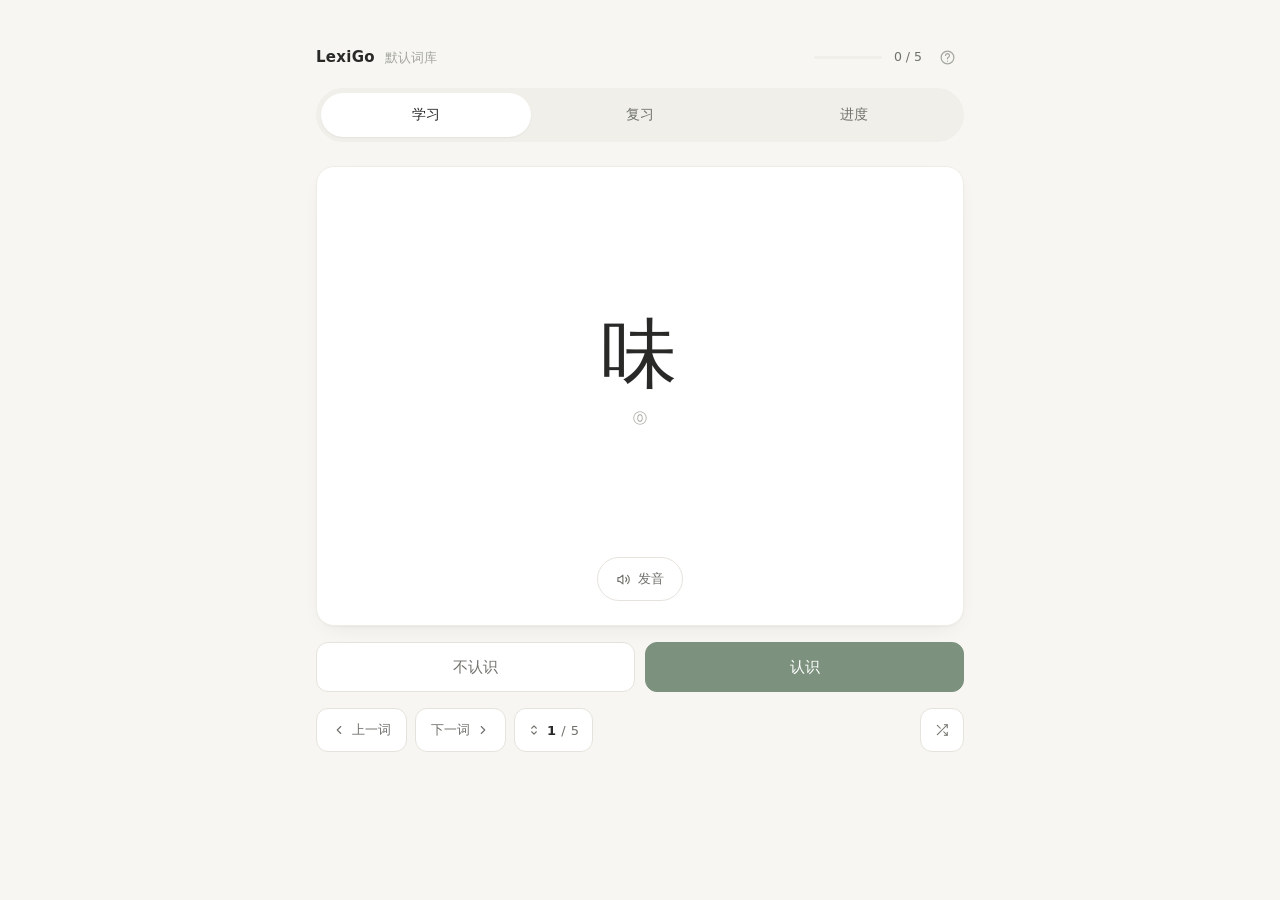
==== index.html @ 63a8d401 "Add files via upload" ====
<!DOCTYPE html>
<html lang="zh-CN">
<head>
  <meta charset="UTF-8">
  <meta name="viewport" content="width=device-width, initial-scale=1, viewport-fit=cover">
  <meta name="description" content="LexiGo — 极简日语单词学习网站">
  <meta name="theme-color" content="#f7f6f2">
  <title>LexiGo · 日语单词速学</title>
  <link rel="stylesheet" href="assets/css/base.css">
  <link rel="stylesheet" href="assets/css/layout.css">
  <link rel="stylesheet" href="assets/css/components.css">
  <link rel="stylesheet" href="assets/css/helpmenu.css">
</head>
<body>
  <div class="app">
    <!-- 顶栏：项目名 / 词库 / 极简进度 -->
    <header class="topbar">
      <div class="topbar__brand">
        <span class="topbar__name">LexiGo</span>
        <span class="topbar__deck" data-deck-name>默认词库</span>
      </div>
      <div class="topbar__meta">
        <span class="topbar__meta" data-el="top-due" hidden></span>
        <div class="topprogress" role="progressbar" aria-label="词库学习进度" aria-valuemin="0" aria-valuemax="100" aria-valuenow="0">
          <div class="topprogress__fill" data-el="top-fill" style="width:0%"></div>
        </div>
        <span data-el="top-text">0 / 5</span>
        <span class="topbar__tools"></span>
      </div>
    </header>

    <!-- 三个标签 -->
    <nav class="tabs" role="tablist" aria-label="主导航">
      <button type="button" class="tabs__btn" role="tab" data-tab="study" aria-selected="true" aria-controls="view-study" id="tab-study">
        学习<span class="tabs__badge" data-badge="study" hidden></span>
      </button>
      <button type="button" class="tabs__btn" role="tab" data-tab="review" aria-selected="false" aria-controls="view-review" id="tab-review">
        复习<span class="tabs__badge" data-badge="review" hidden></span>
      </button>
      <button type="button" class="tabs__btn" role="tab" data-tab="progress" aria-selected="false" aria-controls="view-progress" id="tab-progress">
        进度
      </button>
    </nav>

    <main class="main">
      <!-- A. 单词学习 -->
      <section class="view view--cards is-active" id="view-study" role="tabpanel" aria-labelledby="tab-study">
        <div class="card" data-el="card"></div>
        <div class="actions" data-el="actions"></div>
        <div class="navbar">
          <div class="navbar__side">
            <button type="button" class="navbtn" data-el="prev" aria-label="上一个单词">
              <svg viewBox="0 0 24 24" fill="none" stroke="currentColor" stroke-width="1.9" stroke-linecap="round" stroke-linejoin="round" aria-hidden="true"><path d="M15 18l-6-6 6-6"/></svg>
              上一词
            </button>
            <button type="button" class="navbtn" data-el="next" aria-label="下一个单词">
              下一词
              <svg viewBox="0 0 24 24" fill="none" stroke="currentColor" stroke-width="1.9" stroke-linecap="round" stroke-linejoin="round" aria-hidden="true"><path d="M9 18l6-6-6-6"/></svg>
            </button>
            <div class="picker" data-el="picker">
              <button type="button" class="picker__toggle" aria-label="选择单词">
                <svg viewBox="0 0 24 24" fill="none" stroke="currentColor" stroke-width="1.9" stroke-linecap="round" stroke-linejoin="round" aria-hidden="true"><path d="M8 9l4-4 4 4"/><path d="M16 15l-4 4-4-4"/></svg>
                <span data-el="counter" class="navbar__counter"></span>
              </button>
              <ul class="picker__list" data-el="picker-list"></ul>
            </div>
          </div>
          <div class="navbar__side">
            <button type="button" class="navbtn navbtn--icon" data-el="shuffle" aria-pressed="false" aria-label="切换随机顺序" title="切换随机顺序">
              <svg viewBox="0 0 24 24" fill="none" stroke="currentColor" stroke-width="1.8" stroke-linecap="round" stroke-linejoin="round" aria-hidden="true"><path d="M16 3h5v5"/><path d="M4 20L21 3"/><path d="M21 16v5h-5"/><path d="M15 15l6 6"/><path d="M4 4l5 5"/></svg>
            </button>
          </div>
        </div>
      </section>

      <!-- B. 速成复习 -->
      <section class="view view--cards" id="view-review" role="tabpanel" aria-labelledby="tab-review">
        <div data-el="state" hidden></div>
        <div class="card" data-el="card"></div>
        <div class="actions" data-el="actions"></div>
        <div class="navbar">
          <div class="picker" data-el="picker">
            <button type="button" class="picker__toggle" aria-label="选择待复习单词">
              <svg viewBox="0 0 24 24" fill="none" stroke="currentColor" stroke-width="1.9" stroke-linecap="round" stroke-linejoin="round" aria-hidden="true"><path d="M8 9l4-4 4 4"/><path d="M16 15l-4 4-4-4"/></svg>
              <span data-el="status"></span>
            </button>
            <ul class="picker__list" data-el="picker-list"></ul>
          </div>
          <div class="navbar__side">
            <button type="button" class="navbtn" data-el="restart">
              <svg viewBox="0 0 24 24" fill="none" stroke="currentColor" stroke-width="1.8" stroke-linecap="round" stroke-linejoin="round" aria-hidden="true"><path d="M3 12a9 9 0 1 0 3-6.7L3 8"/><path d="M3 3v5h5"/></svg>
              重新开始
            </button>
          </div>
        </div>
      </section>

      <!-- C. 学习进度 -->
      <section class="view" id="view-progress" role="tabpanel" aria-labelledby="tab-progress">
        <div class="panel" data-el="panel"></div>
      </section>
    </main>
  </div>

  <script src="assets/js/data/wordbank.js"></script>
  <script src="assets/js/core/store.js"></script>
  <script src="assets/js/core/srs.js"></script>
  <script src="assets/js/core/stats.js"></script>
  <script src="assets/js/core/speech.js"></script>
  <script src="assets/js/ui/card.js"></script>
  <script src="assets/js/ui/picker.js"></script>
  <script src="assets/js/ui/gesture.js"></script>
  <script src="assets/js/ui/helpmenu.js"></script>
  <script src="assets/js/views/study.js"></script>
  <script src="assets/js/views/review.js"></script>
  <script src="assets/js/views/progress.js"></script>
  <script src="assets/js/app.js"></script>
</body>
</html>
---- assets/css/base.css ----
/* ===========================================================
   LexiGo · 设计变量与基础样式
   安静、精致的日系极简：暖白底、纯白卡片、低饱和鼠尾草绿
   =========================================================== */

:root {
  /* 配色 */
  --bg: #f7f6f2;
  --bg-soft: #f1efe9;
  --card: #ffffff;
  --ink: #292a28;
  --ink-soft: #6f726b;
  --ink-faint: #a4a79f;
  --accent: #7c927e;
  --accent-soft: #e8ede6;
  --accent-deep: #64795f;
  --line: #e6e3dc;
  --line-soft: #eeece5;

  /* 圆角 */
  --r-sm: 8px;
  --r-md: 12px;
  --r-lg: 18px;
  --r-full: 999px;

  /* 阴影：柔和，不厚重 */
  --shadow-card: 0 1px 2px rgba(41, 42, 40, 0.04), 0 8px 24px -12px rgba(41, 42, 40, 0.12);
  --shadow-lift: 0 2px 4px rgba(41, 42, 40, 0.05), 0 16px 40px -16px rgba(41, 42, 40, 0.18);

  /* 动效：120-200ms */
  --t-fast: 130ms;
  --t-base: 170ms;
  --t-slow: 200ms;
  --ease: cubic-bezier(0.32, 0.72, 0.35, 1);

  /* 间距 */
  --gap-xs: 6px;
  --gap-sm: 10px;
  --gap: 16px;
  --gap-lg: 24px;
  --gap-xl: 40px;

  /* 排版 */
  --font-jp: "Hiragino Sans", "Hiragino Kaku Gothic ProN", "Yu Gothic", "YuGothic",
    "Noto Sans JP", "Meiryo", system-ui, sans-serif;
  --font-ui: -apple-system, BlinkMacSystemFont, "PingFang SC", "Hiragino Sans GB",
    "Microsoft YaHei", "Helvetica Neue", system-ui, sans-serif;
}

* {
  box-sizing: border-box;
}

/*
 * hidden 属性兜底。
 * 卡片、按钮等组件带有 display:flex，特异性高于 UA 的 [hidden] 规则，
 * 会让 hidden 失效（元素内容为空但边框阴影仍在显示）。
 */
[hidden] {
  display: none !important;
}

html,
body {
  margin: 0;
  padding: 0;
}

html {
  -webkit-text-size-adjust: 100%;
}

body {
  background: var(--bg);
  color: var(--ink);
  font-family: var(--font-ui);
  font-size: 15px;
  line-height: 1.6;
  -webkit-font-smoothing: antialiased;
  -moz-osx-font-smoothing: grayscale;
  min-height: 100vh;
  overflow-x: hidden;
}

button {
  font-family: inherit;
  font-size: inherit;
  color: inherit;
  background: none;
  border: none;
  padding: 0;
  cursor: pointer;
  -webkit-tap-highlight-color: transparent;
}

:focus-visible {
  outline: 2px solid var(--accent);
  outline-offset: 3px;
  border-radius: 4px;
}

/* 尊重系统「减少动态效果」 */
@media (prefers-reduced-motion: reduce) {
  *,
  *::before,
  *::after {
    animation-duration: 0.01ms !important;
    animation-iteration-count: 1 !important;
    transition-duration: 0.01ms !important;
    scroll-behavior: auto !important;
  }
}

/* 通用工具 */
.u-hidden {
  display: none !important;
}

.u-sr {
  position: absolute;
  width: 1px;
  height: 1px;
  padding: 0;
  margin: -1px;
  overflow: hidden;
  clip: rect(0, 0, 0, 0);
  white-space: nowrap;
  border: 0;
}

/* 细进度条 */
.bar {
  height: 3px;
  background: var(--bg-soft);
  border-radius: var(--r-full);
  overflow: hidden;
}

.bar__fill {
  height: 100%;
  background: var(--accent);
  border-radius: var(--r-full);
  transition: width var(--t-slow) var(--ease);
}
---- assets/css/layout.css ----
/* ===========================================================
   LexiGo · 页面骨架
   顶部信息条 + 内容区 + 底部标签栏，移动端优先考虑单手操作
   =========================================================== */

.app {
  min-height: 100vh;
  min-height: 100dvh;
  display: flex;
  flex-direction: column;
  max-width: 720px;
  margin: 0 auto;
  padding: 0 max(var(--gap), env(safe-area-inset-left)) env(safe-area-inset-bottom);
}

/* ---------- 顶部 ---------- */
.topbar {
  display: flex;
  align-items: center;
  justify-content: space-between;
  gap: var(--gap);
  padding: calc(env(safe-area-inset-top) + 18px) 0 14px;
  flex-shrink: 0;
}

.topbar__brand {
  display: flex;
  align-items: baseline;
  gap: 10px;
  min-width: 0;
}

.topbar__name {
  font-size: 15px;
  font-weight: 600;
  letter-spacing: 0.02em;
  color: var(--ink);
  flex-shrink: 0;
}

.topbar__deck {
  font-size: 12.5px;
  color: var(--ink-faint);
  white-space: nowrap;
  overflow: hidden;
  text-overflow: ellipsis;
}

.topbar__meta {
  display: flex;
  align-items: center;
  gap: 12px;
  font-size: 12.5px;
  color: var(--ink-soft);
  font-variant-numeric: tabular-nums;
  flex-shrink: 0;
}

.topbar__meta strong {
  font-weight: 600;
  color: var(--ink);
}

/* 顶部整体进度：极细，1px */
.topprogress {
  position: relative;
  width: 68px;
  height: 3px;
  background: var(--bg-soft);
  border-radius: var(--r-full);
  overflow: hidden;
}

.topprogress__fill {
  position: absolute;
  inset: 0 auto 0 0;
  background: var(--accent);
  border-radius: var(--r-full);
  transition: width var(--t-slow) var(--ease);
}

/* ---------- 标签栏 ---------- */
.tabs {
  display: flex;
  gap: 4px;
  padding: 5px;
  background: var(--bg-soft);
  border-radius: var(--r-full);
  margin-bottom: var(--gap-lg);
  flex-shrink: 0;
}

.tabs__btn {
  flex: 1;
  min-height: 44px;
  padding: 0 12px;
  border-radius: var(--r-full);
  font-size: 13.5px;
  font-weight: 500;
  color: var(--ink-soft);
  transition: background var(--t-fast) var(--ease), color var(--t-fast) var(--ease);
  display: flex;
  align-items: center;
  justify-content: center;
  gap: 6px;
  white-space: nowrap;
}

.tabs__btn[aria-selected='true'] {
  background: var(--card);
  color: var(--ink);
  box-shadow: 0 1px 2px rgba(41, 42, 40, 0.06);
}

.tabs__btn:hover:not([aria-selected='true']) {
  color: var(--ink);
}

.tabs__badge {
  display: inline-flex;
  align-items: center;
  justify-content: center;
  min-width: 17px;
  height: 17px;
  padding: 0 5px;
  border-radius: var(--r-full);
  background: var(--accent-soft);
  color: var(--accent-deep);
  font-size: 11px;
  font-weight: 600;
  font-variant-numeric: tabular-nums;
}

.tabs__badge[hidden] {
  display: none;
}

/* ---------- 主内容 ---------- */
.main {
  flex: 1;
  display: flex;
  flex-direction: column;
  min-height: 0;
}

.view {
  display: none;
  flex-direction: column;
  flex: 1;
  min-height: 0;
  animation: viewIn var(--t-base) var(--ease);
}

.view.is-active {
  display: flex;
}

/*
 * 卡片区域允许滑动手势：拖动时不要选中文字、不要触发浏览器的图片拖拽。
 * touch-action 用 pan-y 保留纵向页面滚动，左右方向交给我们自己的手势处理。
 */
.view--cards {
  gap: 0;
  -webkit-user-select: none;
  user-select: none;
  touch-action: pan-y;
}

.view--cards .card,
.view--cards .actions {
  -webkit-user-select: none;
  user-select: none;
}

.view--cards > .card {
  flex: 1 1 auto;
}

.view--cards > [data-el="state"] {
  flex: 1 1 auto;
  display: flex;
}

.view--cards > [data-el="state"][hidden] {
  display: none !important;
}

@keyframes viewIn {
  from {
    opacity: 0;
    transform: translateY(4px);
  }
  to {
    opacity: 1;
    transform: none;
  }
}

/* ---------- 桌面端 ---------- */
@media (min-width: 768px) {
  .app {
    max-width: 680px;
    padding-top: 0;
  }

  .topbar {
    padding-top: 40px;
  }
}
---- assets/css/components.css ----
/* ===========================================================
   LexiGo · 组件
   =========================================================== */

/* ---------- 单词卡 ---------- */
/* 卡片吃掉纵向剩余空间，让单词始终处在视口视觉中心 */
.card {
  background: var(--card);
  border: 1px solid var(--line-soft);
  border-radius: var(--r-lg);
  box-shadow: var(--shadow-card);
  padding: 30px 26px 24px;
  display: flex;
  flex-direction: column;
  align-items: center;
  justify-content: center;
  text-align: center;
  min-height: 300px;
  max-height: 460px;
  position: relative;
  cursor: pointer;
  transition: box-shadow var(--t-base) var(--ease);
  flex: 1 1 auto;
  /* 3D 纵深：数值越小翻转时的透视变形越明显 */
  perspective: 1400px;
}

.card:hover {
  box-shadow: var(--shadow-lift);
}

/*
 * 翻转容器：perspective 提供 3D 纵深，rotateY(180deg) 完成整张卡翻转。
 *
 * 残影成因与规避：早先把入场动画加在 .card__face 的子元素上，
 * 动画会给子元素建立独立合成层，而合成层不参与父级的 backface 裁剪，
 * 导致翻到一半时背面的文字与正面文字同时可见。
 * 因此动画统一放在 .card__inner 内、且只作用于不参与 3D 的包装层，
 * 正反两面的文字本身保持静止，由 backface-visibility 负责互斥显示。
 */
.card__inner {
  position: relative;
  width: 100%;
  flex: 1;
  transform-style: preserve-3d;
  transition: transform 260ms cubic-bezier(0.45, 0.05, 0.25, 1);
}

.card.is-flipped .card__inner {
  transform: rotateY(180deg);
}

/*
 * 正反两面。
 * 两面都绝对定位铺满容器，背面预先旋转 180°，
 * 翻过去时正好正对用户；backface-visibility 保证同一时刻只可见一面。
 */
.card__face {
  position: absolute;
  inset: 0;
  display: flex;
  flex-direction: column;
  align-items: center;
  justify-content: center;
  gap: 12px;
  padding: 8px 0;
  backface-visibility: hidden;
  -webkit-backface-visibility: hidden;
  /* 背面加一点压暗，翻转的立体感更明确 */
  background: var(--card);
  border-radius: var(--r-lg);
}

.card__face--back {
  transform: rotateY(180deg);
}

/*
 * 切换单词时的淡入：作用在正反两面内部的包装层上。
 * 用 will-change 让浏览器单独合成，但动画结束后立即释放，避免残留。
 */
.card__face > .card__body {
  display: flex;
  flex-direction: column;
  align-items: center;
  justify-content: center;
  gap: 12px;
  animation: cardIn var(--t-slow) var(--ease);
}

@keyframes cardIn {
  from {
    opacity: 0;
    transform: translateY(5px);
  }
  to {
    opacity: 1;
    transform: none;
  }
}

/* 主单词：页面视觉中心 */
.card__word {
  font-family: var(--font-jp);
  font-size: clamp(48px, 15vw, 76px);
  font-weight: 500;
  line-height: 1.18;
  letter-spacing: 0.02em;
  color: var(--ink);
  margin: 0;
  word-break: keep-all;
}

/* 音调番号：低饱和处理，不与单词争夺注意力 */
.card__pitch {
  display: inline-block;
  font-family: var(--font-jp);
  font-size: 14px;
  line-height: 1;
  color: var(--ink-faint);
  letter-spacing: 0.06em;
}

.card__pitch--back {
  font-size: 15px;
}

/* 背面：假名与音调并排 */
.card__kana-row {
  display: flex;
  align-items: baseline;
  gap: 8px;
  justify-content: center;
}

.card__kana {
  font-family: var(--font-jp);
  font-size: 21px;
  font-weight: 400;
  color: var(--ink-soft);
  letter-spacing: 0.06em;
  margin: 0;
}

.card__divider {
  width: 28px;
  height: 1px;
  background: var(--line);
  margin: 2px 0;
}

.card__meaning {
  font-size: 24px;
  font-weight: 500;
  color: var(--ink);
  margin: 0;
  letter-spacing: 0.01em;
}

.card__pos {
  display: inline-block;
  padding: 2px 9px;
  background: var(--accent-soft);
  color: var(--accent-deep);
  border-radius: var(--r-sm);
  font-size: 11.5px;
  font-weight: 500;
  letter-spacing: 0.04em;
}

/* 例句：词库中存在时才显示 */
.card__example {
  margin-top: 6px;
  padding: 13px 15px;
  background: var(--bg);
  border-radius: var(--r-md);
  max-width: 340px;
  text-align: left;
}

.card__example-jp {
  font-family: var(--font-jp);
  font-size: 14.5px;
  line-height: 1.75;
  color: var(--ink-soft);
  margin: 0;
}

.card__example-cn {
  font-size: 12.5px;
  color: var(--ink-faint);
  margin: 5px 0 0;
  line-height: 1.6;
}

/* 发音按钮 */
.card__speak {
  display: inline-flex;
  align-items: center;
  justify-content: center;
  gap: 7px;
  min-height: 44px;
  padding: 0 18px;
  margin-top: 20px;
  border: 1px solid var(--line);
  border-radius: var(--r-full);
  background: var(--card);
  color: var(--ink-soft);
  font-size: 13px;
  transition: background var(--t-fast) var(--ease), color var(--t-fast) var(--ease),
    border-color var(--t-fast) var(--ease);
}

.card__speak:hover:not(:disabled) {
  background: var(--accent-soft);
  border-color: var(--accent-soft);
  color: var(--accent-deep);
}

.card__speak:disabled {
  opacity: 0.45;
  cursor: default;
}

.card__speak svg {
  width: 15px;
  height: 15px;
  flex-shrink: 0;
}

.card__speak.is-speaking svg {
  animation: speakPulse 900ms var(--ease) infinite;
}

@keyframes speakPulse {
  0%,
  100% {
    opacity: 1;
  }
  50% {
    opacity: 0.4;
  }
}

/* ---------- 作答按钮 ---------- */
.actions {
  display: grid;
  grid-template-columns: 1fr 1fr;
  gap: 10px;
  margin-top: var(--gap);
}

.actions[hidden] {
  display: none;
}

.btn {
  min-height: 50px;
  border-radius: var(--r-md);
  font-size: 14.5px;
  font-weight: 500;
  display: inline-flex;
  align-items: center;
  justify-content: center;
  gap: 7px;
  transition: background var(--t-fast) var(--ease), border-color var(--t-fast) var(--ease),
    color var(--t-fast) var(--ease), transform var(--t-fast) var(--ease);
}

.btn:active {
  transform: scale(0.985);
}

.btn--ghost {
  border: 1px solid var(--line);
  background: var(--card);
  color: var(--ink-soft);
}

.btn--ghost:hover {
  border-color: var(--ink-faint);
  color: var(--ink);
}

.btn--primary {
  background: var(--accent);
  color: #fff;
  border: 1px solid var(--accent);
}

.btn--primary:hover {
  background: var(--accent-deep);
  border-color: var(--accent-deep);
}

.btn--block {
  width: 100%;
}

/* ---------- 词序导航 ---------- */
.navbar {
  display: flex;
  align-items: center;
  justify-content: space-between;
  gap: var(--gap);
  margin-top: var(--gap);
  flex-shrink: 0;
}

.navbar__side {
  display: flex;
  gap: 8px;
  align-items: center;
}

.navbtn {
  min-height: 44px;
  min-width: 44px;
  padding: 0 15px;
  border: 1px solid var(--line);
  border-radius: var(--r-md);
  background: var(--card);
  color: var(--ink-soft);
  font-size: 13px;
  display: inline-flex;
  align-items: center;
  justify-content: center;
  gap: 6px;
  transition: background var(--t-fast) var(--ease), color var(--t-fast) var(--ease),
    border-color var(--t-fast) var(--ease);
}

.navbtn:hover:not(:disabled) {
  background: var(--bg-soft);
  color: var(--ink);
}

.navbtn:disabled {
  opacity: 0.4;
  cursor: default;
}

.navbtn svg {
  width: 14px;
  height: 14px;
}

.navbtn--icon {
  padding: 0;
  width: 44px;
}

.navbtn--icon.is-on {
  background: var(--accent-soft);
  border-color: var(--accent-soft);
  color: var(--accent-deep);
}

.navbar__counter {
  font-size: 13px;
  color: var(--ink-soft);
  font-variant-numeric: tabular-nums;
  letter-spacing: 0.04em;
  white-space: nowrap;
}

.navbar__counter strong {
  color: var(--ink);
  font-weight: 600;
}

/* ---------- 词表选择框 ---------- */
.picker {
  position: relative;
}

.picker__toggle {
  display: inline-flex;
  align-items: center;
  gap: 6px;
  min-height: 44px;
  padding: 0 12px;
  border: 1px solid var(--line);
  border-radius: var(--r-md);
  background: var(--card);
  color: var(--ink-soft);
  transition: background var(--t-fast) var(--ease), border-color var(--t-fast) var(--ease);
}

.picker__toggle:hover {
  background: var(--bg-soft);
}

.picker__toggle svg {
  width: 14px;
  height: 14px;
  flex-shrink: 0;
}

.picker__list {
  position: absolute;
  bottom: calc(100% + 6px);
  left: 0;
  z-index: 20;
  min-width: 232px;
  max-height: 268px;
  overflow-y: auto;
  margin: 0;
  padding: 6px;
  list-style: none;
  background: var(--card);
  border: 1px solid var(--line);
  border-radius: var(--r-md);
  box-shadow: var(--shadow-lift);
  opacity: 0;
  visibility: hidden;
  transform: translateY(4px);
  transition: opacity var(--t-fast) var(--ease), transform var(--t-fast) var(--ease),
    visibility var(--t-fast);
}

.picker.is-open .picker__list {
  opacity: 1;
  visibility: visible;
  transform: none;
}

/* 单词、释义、标签三列对齐，中文释义左边缘保持一致 */
.picker__item {
  display: grid;
  grid-template-columns: 56px minmax(0, 1fr) auto;
  align-items: baseline;
  gap: 14px;
  min-height: 40px;
  padding: 8px 10px;
  border-radius: var(--r-sm);
  cursor: pointer;
  transition: background var(--t-fast) var(--ease);
}

.picker__item:hover {
  background: var(--bg-soft);
}

.picker__item.is-active {
  background: var(--accent-soft);
}

.picker__word {
  font-family: var(--font-jp);
  font-size: 15px;
  color: var(--ink);
  white-space: nowrap;
}

.picker__meaning {
  font-size: 12.5px;
  color: var(--ink-soft);
  text-align: left;
  overflow: hidden;
  text-overflow: ellipsis;
  white-space: nowrap;
}

.picker__tag {
  padding: 1px 7px;
  border-radius: 5px;
  background: var(--bg-soft);
  color: var(--ink-faint);
  font-size: 10.5px;
  white-space: nowrap;
}

.picker__tag--weak {
  background: #f2e9e2;
  color: #9a7b62;
}

/* ---------- 状态提示 ---------- */
.state {
  flex: 1;
  display: flex;
  flex-direction: column;
  align-items: center;
  justify-content: center;
  text-align: center;
  padding: 40px 24px;
  animation: answerIn var(--t-base) var(--ease);
}

.state__mark {
  width: 46px;
  height: 46px;
  border-radius: var(--r-full);
  background: var(--accent-soft);
  display: flex;
  align-items: center;
  justify-content: center;
  margin-bottom: var(--gap);
}

.state__mark svg {
  width: 20px;
  height: 20px;
  color: var(--accent-deep);
}

.state__title {
  font-size: 17px;
  font-weight: 600;
  margin: 0 0 8px;
}

.state__desc {
  font-size: 13.5px;
  color: var(--ink-soft);
  margin: 0 0 22px;
  line-height: 1.75;
  max-width: 300px;
}

/* ---------- 进度页 ---------- */
.panel {
  display: flex;
  flex-direction: column;
  gap: var(--gap);
}

.stat {
  background: var(--card);
  border: 1px solid var(--line-soft);
  border-radius: var(--r-lg);
  padding: 20px 22px;
  box-shadow: var(--shadow-card);
}

.stat__label {
  font-size: 12.5px;
  color: var(--ink-faint);
  margin: 0 0 10px;
  letter-spacing: 0.02em;
}

.stat__value {
  font-size: 34px;
  font-weight: 600;
  line-height: 1.1;
  color: var(--ink);
  font-variant-numeric: tabular-nums;
  letter-spacing: -0.01em;
}

.stat__value small {
  font-size: 15px;
  font-weight: 500;
  color: var(--ink-faint);
  margin-left: 3px;
}

.stat__sub {
  font-size: 12.5px;
  color: var(--ink-faint);
  margin: 8px 0 0;
  line-height: 1.6;
}

.stat-row {
  display: grid;
  grid-template-columns: 1fr 1fr;
  gap: 10px;
}

/* 认识 / 不认识 分布 */
.split {
  display: flex;
  height: 6px;
  border-radius: var(--r-full);
  overflow: hidden;
  background: var(--bg-soft);
  margin-top: 14px;
}

.split__known {
  background: var(--accent);
  transition: width var(--t-slow) var(--ease);
}

.split__unknown {
  background: #cfc9bd;
  transition: width var(--t-slow) var(--ease);
}

.legend {
  display: flex;
  gap: 16px;
  margin-top: 11px;
  font-size: 12.5px;
  color: var(--ink-soft);
}

.legend__item {
  display: inline-flex;
  align-items: center;
  gap: 6px;
}

.legend__dot {
  width: 7px;
  height: 7px;
  border-radius: 50%;
  flex-shrink: 0;
}

.legend__dot--known {
  background: var(--accent);
}

.legend__dot--unknown {
  background: #cfc9bd;
}

.legend__num {
  color: var(--ink);
  font-weight: 600;
  font-variant-numeric: tabular-nums;
}

/* 词库掌握分布 */
.levels {
  display: flex;
  gap: 5px;
  margin-top: 14px;
}

.level {
  flex: 1;
  display: flex;
  flex-direction: column;
  align-items: center;
  gap: 7px;
}

.level__bar {
  width: 100%;
  height: 40px;
  background: var(--bg-soft);
  border-radius: var(--r-sm);
  display: flex;
  align-items: flex-end;
  overflow: hidden;
}

.level__fill {
  width: 100%;
  background: var(--accent-soft);
  border-radius: var(--r-sm);
  transition: height var(--t-slow) var(--ease);
  min-height: 3px;
}

.level__fill.is-active {
  background: var(--accent);
}

.level__num {
  font-size: 12px;
  color: var(--ink-soft);
  font-variant-numeric: tabular-nums;
}

.level__name {
  font-size: 10.5px;
  color: var(--ink-faint);
}

/* 错词列表 */
.wordlist {
  display: flex;
  flex-direction: column;
}

/*
 * 三列固定布局：单词 / 中文释义 / 标签。
 * 第一列设固定宽度，脱离内容长度影响，
 * 保证每行中文释义的左边缘落在同一条竖线上。
 */
.wordlist__item {
  display: grid;
  grid-template-columns: 132px minmax(0, 1fr) auto;
  align-items: baseline;
  gap: 12px;
  padding: 13px 0;
  border-bottom: 1px solid var(--line-soft);
}

.wordlist__item:last-child {
  border-bottom: none;
}

.wordlist__jp {
  font-family: var(--font-jp);
  font-size: 16px;
  color: var(--ink);
  display: flex;
  align-items: baseline;
  gap: 8px;
  min-width: 0;
  /* 假名区固定宽度，保证不同单词的中文释义列起点一致 */
}

.wordlist__kana {
  font-size: 12px;
  color: var(--ink-faint);
  font-family: var(--font-jp);
  font-weight: 400;
  flex-shrink: 0;
  min-width: 52px;
}

.wordlist__cn {
  font-size: 13px;
  color: var(--ink-soft);
  text-align: left;
  overflow: hidden;
  text-overflow: ellipsis;
  white-space: nowrap;
}

.tag {
  display: inline-block;
  padding: 2px 8px;
  border-radius: var(--r-sm);
  font-size: 11px;
  font-weight: 500;
  background: var(--bg-soft);
  color: var(--ink-soft);
  white-space: nowrap;
  justify-self: end;
}

.tag--due {
  background: #f2e9e2;
  color: #9a7b62;
}

/* ---------- 移动端 ---------- */
@media (max-width: 420px) {
  .card {
    padding: 28px 20px 22px;
    min-height: 300px;
  }

  .card__meaning {
    font-size: 21px;
  }

  .stat {
    padding: 17px 18px;
  }

  .stat__value {
    font-size: 30px;
  }

  .level__name {
    display: none;
  }
}

/* 矮屏（横屏手机）：压缩卡片高度，保证按钮在首屏内 */
@media (max-height: 620px) and (max-width: 900px) {
  .card {
    min-height: 240px;
    padding: 22px 20px 20px;
  }

  .card__word {
    font-size: clamp(38px, 11vw, 52px);
  }

  .card__hint {
    margin-top: 12px;
  }
}
---- assets/css/helpmenu.css ----
/* ===========================================================
   LexiGo · 帮助菜单
   快捷键与操作说明收进顶栏图标，不占用卡片区域
   =========================================================== */

.topbar__tools {
  display: inline-flex;
  align-items: center;
  gap: 2px;
  margin-left: -4px;
}

.helpmenu-btn {
  width: 34px;
  height: 34px;
  display: inline-flex;
  align-items: center;
  justify-content: center;
  border-radius: var(--r-full);
  color: var(--ink-faint);
  transition: color var(--t-fast) var(--ease), background var(--t-fast) var(--ease);
}

.helpmenu-btn:hover {
  color: var(--ink);
  background: var(--bg-soft);
}

.helpmenu-btn svg {
  width: 17px;
  height: 17px;
}

/* ---------- 遮罩与面板 ---------- */
.helpmenu {
  position: fixed;
  inset: 0;
  z-index: 100;
  display: flex;
  align-items: center;
  justify-content: center;
  padding: 20px;
  background: rgba(41, 42, 40, 0.28);
  opacity: 0;
  transition: opacity var(--t-base) var(--ease);
  -webkit-backdrop-filter: blur(2px);
  backdrop-filter: blur(2px);
}

.helpmenu.is-open {
  opacity: 1;
}

.helpmenu__panel {
  width: 100%;
  max-width: 360px;
  max-height: 82vh;
  overflow-y: auto;
  background: var(--card);
  border-radius: var(--r-lg);
  box-shadow: 0 24px 60px -20px rgba(41, 42, 40, 0.35);
  padding: 22px 22px 18px;
  transform: translateY(8px) scale(0.98);
  transition: transform var(--t-base) var(--ease);
}

.helpmenu.is-open .helpmenu__panel {
  transform: none;
}

.helpmenu__head {
  display: flex;
  align-items: center;
  justify-content: space-between;
  margin-bottom: 18px;
}

.helpmenu__heading {
  font-size: 15px;
  font-weight: 600;
  margin: 0;
}

.helpmenu__close {
  width: 32px;
  height: 32px;
  display: inline-flex;
  align-items: center;
  justify-content: center;
  border-radius: var(--r-full);
  color: var(--ink-faint);
  transition: color var(--t-fast) var(--ease), background var(--t-fast) var(--ease);
}

.helpmenu__close:hover {
  color: var(--ink);
  background: var(--bg-soft);
}

.helpmenu__close svg {
  width: 15px;
  height: 15px;
}

/* ---------- 分组 ---------- */
.helpmenu__group + .helpmenu__group {
  margin-top: 18px;
}

.helpmenu__title {
  font-size: 11.5px;
  color: var(--ink-faint);
  letter-spacing: 0.06em;
  margin: 0 0 9px;
}

.helpmenu__rows {
  margin: 0;
  display: flex;
  flex-direction: column;
  gap: 2px;
}

.helpmenu__row {
  display: grid;
  grid-template-columns: 108px minmax(0, 1fr);
  align-items: baseline;
  gap: 12px;
  padding: 6px 0;
}

.helpmenu__keys {
  margin: 0;
  display: flex;
  gap: 3px;
  flex-wrap: wrap;
}

.helpmenu__keys kbd {
  display: inline-block;
  min-width: 22px;
  padding: 2px 6px;
  background: var(--bg-soft);
  border-radius: 5px;
  font-family: var(--font-ui);
  font-size: 11.5px;
  color: var(--ink-soft);
  text-align: center;
  line-height: 1.5;
}

.helpmenu__desc {
  margin: 0;
  font-size: 13px;
  color: var(--ink-soft);
  line-height: 1.6;
}

.helpmenu__foot {
  margin: 20px 0 0;
  padding-top: 14px;
  border-top: 1px solid var(--line-soft);
  font-size: 11.5px;
  color: var(--ink-faint);
  text-align: center;
}

@media (max-width: 420px) {
  .helpmenu {
    padding: 14px;
    align-items: flex-end;
  }

  .helpmenu__panel {
    padding: 20px 18px 16px;
  }

  .helpmenu__row {
    grid-template-columns: 92px minmax(0, 1fr);
  }
}
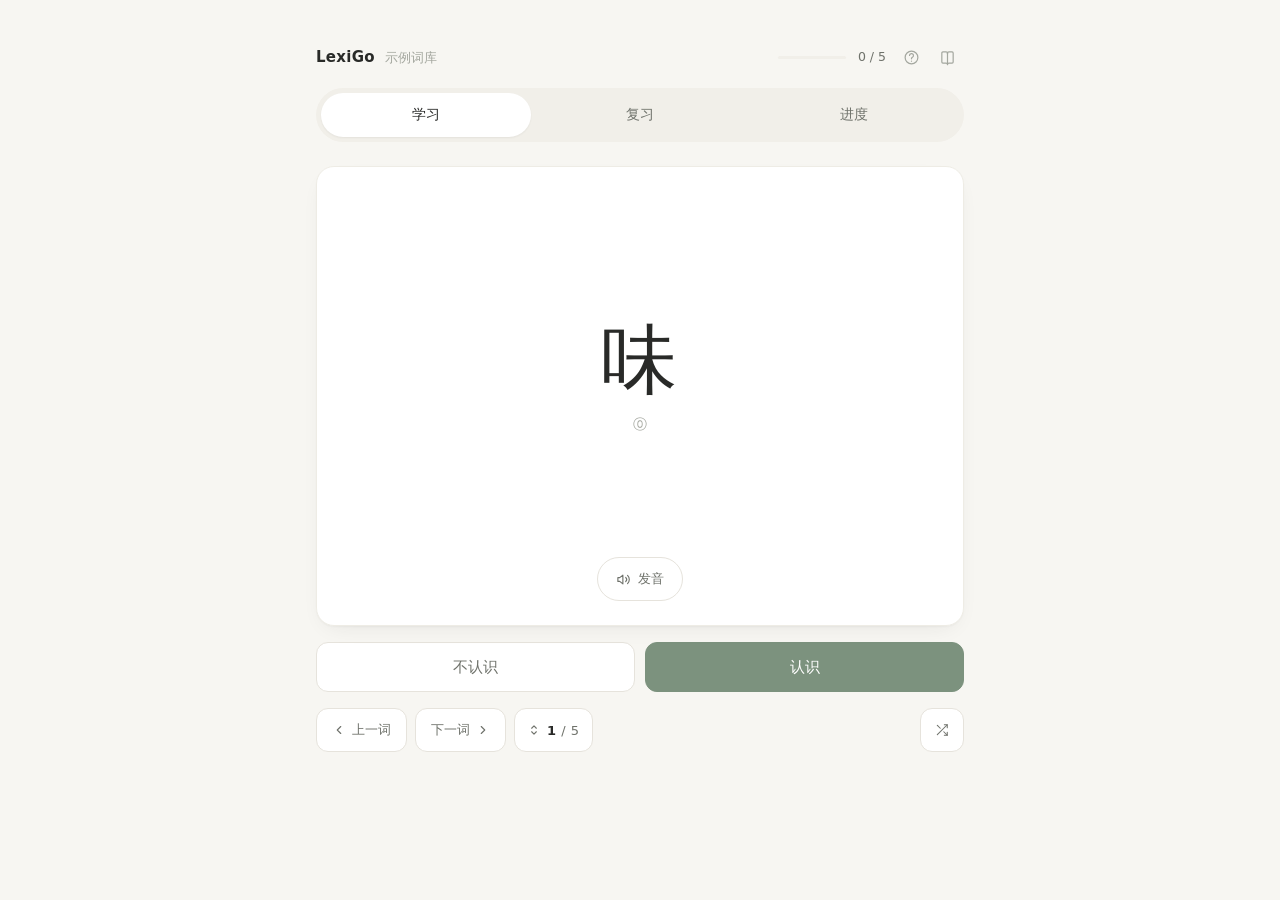
==== commit b52a2304: "feat: N3 词库提取与子集勾选 从 PDF 词单（纯图片扫描件，无文字层）OCR 提取 1483 词， 按词单自身的篇与类别划成六个可勾选子集，支持单选与多选。  词库 - tools/extr" ====
--- a/index.html
+++ b/index.html
@@ -10,6 +10,7 @@
   <link rel="stylesheet" href="assets/css/layout.css">
   <link rel="stylesheet" href="assets/css/components.css">
   <link rel="stylesheet" href="assets/css/helpmenu.css">
+  <link rel="stylesheet" href="assets/css/deckmenu.css">
 </head>
 <body>
   <div class="app">
@@ -17,7 +18,7 @@
     <header class="topbar">
       <div class="topbar__brand">
         <span class="topbar__name">LexiGo</span>
-        <span class="topbar__deck" data-deck-name>默认词库</span>
+        <span class="topbar__deck" data-deck-name>词库</span>
       </div>
       <div class="topbar__meta">
         <span class="topbar__meta" data-el="top-due" hidden></span>
@@ -45,6 +46,7 @@
     <main class="main">
       <!-- A. 单词学习 -->
       <section class="view view--cards is-active" id="view-study" role="tabpanel" aria-labelledby="tab-study">
+        <div data-el="empty" hidden></div>
         <div class="card" data-el="card"></div>
         <div class="actions" data-el="actions"></div>
         <div class="navbar">
@@ -76,6 +78,7 @@
       <!-- B. 速成复习 -->
       <section class="view view--cards" id="view-review" role="tabpanel" aria-labelledby="tab-review">
         <div data-el="state" hidden></div>
+        <div data-el="empty" hidden></div>
         <div class="card" data-el="card"></div>
         <div class="actions" data-el="actions"></div>
         <div class="navbar">
@@ -102,7 +105,9 @@
     </main>
   </div>
 
-  <script src="assets/js/data/wordbank.js"></script>
+  <script src="assets/js/data/banks.js"></script>
+  <script src="assets/js/data/sample-words.js"></script>
+  <script src="assets/js/data/n3-words.js"></script>
   <script src="assets/js/core/store.js"></script>
   <script src="assets/js/core/srs.js"></script>
   <script src="assets/js/core/stats.js"></script>
@@ -111,6 +116,7 @@
   <script src="assets/js/ui/picker.js"></script>
   <script src="assets/js/ui/gesture.js"></script>
   <script src="assets/js/ui/helpmenu.js"></script>
+  <script src="assets/js/ui/deckmenu.js"></script>
   <script src="assets/js/views/study.js"></script>
   <script src="assets/js/views/review.js"></script>
   <script src="assets/js/views/progress.js"></script>
--- a/assets/css/components.css
+++ b/assets/css/components.css
@@ -3,13 +3,13 @@
    =========================================================== */
 
 /* ---------- 单词卡 ---------- */
-/* 卡片吃掉纵向剩余空间，让单词始终处在视口视觉中心 */
+/*
+ * .card 只做 3D 舞台：提供 perspective，不画卡面。
+ * 卡面（白底、描边、阴影、圆角）画在 .card__face 上，跟着一起翻转。
+ * 若画在这里，卡板会原地不动，内容转走后只剩一张空白卡面，
+ * 90° 附近看起来像闪了一下。
+ */
 .card {
-  background: var(--card);
-  border: 1px solid var(--line-soft);
-  border-radius: var(--r-lg);
-  box-shadow: var(--shadow-card);
-  padding: 30px 26px 24px;
   display: flex;
   flex-direction: column;
   align-items: center;
@@ -19,14 +19,9 @@
   max-height: 460px;
   position: relative;
   cursor: pointer;
-  transition: box-shadow var(--t-base) var(--ease);
   flex: 1 1 auto;
-  /* 3D 纵深：数值越小翻转时的透视变形越明显 */
-  perspective: 1400px;
-}
-
-.card:hover {
-  box-shadow: var(--shadow-lift);
+  /* 3D 纵深：1000px，透视变形柔和，适合长时间观看 */
+  perspective: 1000px;
 }
 
 /*
@@ -43,17 +38,31 @@
   width: 100%;
   flex: 1;
   transform-style: preserve-3d;
-  transition: transform 260ms cubic-bezier(0.45, 0.05, 0.25, 1);
+  -webkit-transform-style: preserve-3d;
+  transition: transform 350ms ease-in-out;
 }
 
 .card.is-flipped .card__inner {
   transform: rotateY(180deg);
+}
+
+/*
+ * 切词回正：换词时先把卡片瞬间摆回正面并换内容，不做回正动画，
+ * 避免旋转途中露出新词的释义。
+ */
+.card.is-resetting .card__inner {
+  transition: none;
 }
 
 /*
  * 正反两面。
  * 两面都绝对定位铺满容器，背面预先旋转 180°，
  * 翻过去时正好正对用户；backface-visibility 保证同一时刻只可见一面。
+ *
+ * 卡面外观（白底、描边、阴影）画在这里，随卡片一起转：
+ * 两面各自画一份，阴影落在各自的背面，翻过去时投影方向才正确。
+ *
+ * 底部留出 64px 给发音按钮（按钮绝对定位在卡面下方）。
  */
 .card__face {
   position: absolute;
@@ -63,12 +72,19 @@
   align-items: center;
   justify-content: center;
   gap: 12px;
-  padding: 8px 0;
+  padding: 30px 26px 76px;
+  background: var(--card);
+  border: 1px solid var(--line-soft);
+  border-radius: var(--r-lg);
+  box-shadow: var(--shadow-card);
   backface-visibility: hidden;
   -webkit-backface-visibility: hidden;
-  /* 背面加一点压暗，翻转的立体感更明确 */
-  background: var(--card);
-  border-radius: var(--r-lg);
+  /* 内容不越过圆角，例句较长时也不会溢出到卡片外 */
+  overflow: hidden;
+}
+
+.card:hover .card__face {
+  box-shadow: var(--shadow-lift);
 }
 
 .card__face--back {
@@ -76,8 +92,20 @@
 }
 
 /*
+ * 发音按钮：绝对定位在所属卡面的底部。
+ * 按钮属于卡面，卡面翻转时它跟着一起翻。
+ */
+.card__speak {
+  position: absolute;
+  left: 50%;
+  bottom: 24px;
+  transform: translateX(-50%);
+}
+
+/*
  * 切换单词时的淡入：作用在正反两面内部的包装层上。
- * 用 will-change 让浏览器单独合成，但动画结束后立即释放，避免残留。
+ * 只在换词时通过 .is-entering 触发一次，翻面过程中不重放，
+ * 免得翻到一半文字还在位移。
  */
 .card__face > .card__body {
   display: flex;
@@ -85,6 +113,12 @@
   align-items: center;
   justify-content: center;
   gap: 12px;
+  /* 内容层同样裁掉背面，杜绝正反两面文字同时可见 */
+  backface-visibility: hidden;
+  -webkit-backface-visibility: hidden;
+}
+
+.card__face > .card__body.is-entering {
   animation: cardIn var(--t-slow) var(--ease);
 }
 
@@ -193,7 +227,7 @@
   line-height: 1.6;
 }
 
-/* 发音按钮 */
+/* 发音按钮（定位见上方的 .card__speak 绝对定位规则） */
 .card__speak {
   display: inline-flex;
   align-items: center;
@@ -201,7 +235,6 @@
   gap: 7px;
   min-height: 44px;
   padding: 0 18px;
-  margin-top: 20px;
   border: 1px solid var(--line);
   border-radius: var(--r-full);
   background: var(--card);
@@ -746,8 +779,12 @@
 /* ---------- 移动端 ---------- */
 @media (max-width: 420px) {
   .card {
-    padding: 28px 20px 22px;
     min-height: 300px;
+  }
+
+  /* 内边距画在卡面上，随卡片一起翻转 */
+  .card__face {
+    padding: 28px 20px 70px;
   }
 
   .card__meaning {
@@ -771,7 +808,10 @@
 @media (max-height: 620px) and (max-width: 900px) {
   .card {
     min-height: 240px;
-    padding: 22px 20px 20px;
+  }
+
+  .card__face {
+    padding: 22px 20px 68px;
   }
 
   .card__word {
--- a/assets/css/deckmenu.css
+++ b/assets/css/deckmenu.css
@@ -0,0 +1,315 @@
+/* ===========================================================
+   LexiGo · 词库与子集选择
+   =========================================================== */
+
+.topbar__tools {
+  display: inline-flex;
+  align-items: center;
+  gap: 2px;
+  margin-left: -4px;
+}
+
+.deckmenu-btn {
+  width: 34px;
+  height: 34px;
+  display: inline-flex;
+  align-items: center;
+  justify-content: center;
+  border-radius: var(--r-full);
+  color: var(--ink-faint);
+  transition: color var(--t-fast) var(--ease), background var(--t-fast) var(--ease);
+}
+
+.deckmenu-btn:hover {
+  color: var(--ink);
+  background: var(--bg-soft);
+}
+
+.deckmenu-btn svg {
+  width: 17px;
+  height: 17px;
+}
+
+/* ---------- 遮罩 ---------- */
+.deckmenu {
+  position: fixed;
+  inset: 0;
+  z-index: 100;
+  display: flex;
+  align-items: center;
+  justify-content: center;
+  padding: 20px;
+  background: rgba(41, 42, 40, 0.28);
+  opacity: 0;
+  transition: opacity var(--t-base) var(--ease);
+  -webkit-backdrop-filter: blur(2px);
+  backdrop-filter: blur(2px);
+}
+
+.deckmenu.is-open {
+  opacity: 1;
+}
+
+.deckmenu__panel {
+  width: 100%;
+  max-width: 380px;
+  max-height: 84vh;
+  overflow-y: auto;
+  background: var(--card);
+  border-radius: var(--r-lg);
+  box-shadow: 0 24px 60px -20px rgba(41, 42, 40, 0.35);
+  padding: 22px 22px 0;
+  transform: translateY(8px) scale(0.98);
+  transition: transform var(--t-base) var(--ease);
+}
+
+.deckmenu.is-open .deckmenu__panel {
+  transform: none;
+}
+
+/* ---------- 头 ---------- */
+.deckmenu__head {
+  display: flex;
+  align-items: center;
+  justify-content: space-between;
+  margin-bottom: 18px;
+}
+
+.deckmenu__heading {
+  font-size: 15px;
+  font-weight: 600;
+  margin: 0;
+}
+
+.deckmenu__close {
+  width: 32px;
+  height: 32px;
+  display: inline-flex;
+  align-items: center;
+  justify-content: center;
+  border-radius: var(--r-full);
+  color: var(--ink-faint);
+  transition: color var(--t-fast) var(--ease), background var(--t-fast) var(--ease);
+}
+
+.deckmenu__close:hover {
+  color: var(--ink);
+  background: var(--bg-soft);
+}
+
+.deckmenu__close svg {
+  width: 15px;
+  height: 15px;
+}
+
+.deckmenu__label {
+  font-size: 11.5px;
+  color: var(--ink-faint);
+  letter-spacing: 0.06em;
+  margin: 0 0 9px;
+}
+
+/* ---------- 词库切换 ---------- */
+.deckmenu__banks {
+  display: flex;
+  flex-direction: column;
+  gap: 6px;
+  margin-bottom: 20px;
+}
+
+.deckbank {
+  display: flex;
+  align-items: baseline;
+  justify-content: space-between;
+  gap: 12px;
+  padding: 11px 14px;
+  border: 1px solid var(--line);
+  border-radius: var(--r-md);
+  background: var(--card);
+  text-align: left;
+  transition: background var(--t-fast) var(--ease), border-color var(--t-fast) var(--ease);
+}
+
+.deckbank:hover {
+  background: var(--bg-soft);
+}
+
+.deckbank.is-on {
+  border-color: var(--accent);
+  background: var(--accent-soft);
+}
+
+.deckbank__name {
+  font-size: 14px;
+  color: var(--ink);
+}
+
+.deckbank__count {
+  font-size: 12px;
+  color: var(--ink-faint);
+  font-variant-numeric: tabular-nums;
+}
+
+/* ---------- 子集勾选 ---------- */
+.deckmenu__subsets {
+  display: flex;
+  flex-direction: column;
+  gap: 5px;
+  padding-bottom: 4px;
+}
+
+.deckmenu__group {
+  font-size: 11px;
+  color: var(--ink-faint);
+  letter-spacing: 0.08em;
+  margin: 10px 0 2px;
+}
+
+.deckchip {
+  display: grid;
+  grid-template-columns: 20px minmax(0, 1fr) auto;
+  align-items: center;
+  gap: 11px;
+  padding: 10px 12px;
+  border: 1px solid var(--line-soft);
+  border-radius: var(--r-md);
+  background: var(--card);
+  text-align: left;
+  transition: background var(--t-fast) var(--ease), border-color var(--t-fast) var(--ease);
+}
+
+.deckchip:hover:not(:disabled) {
+  background: var(--bg-soft);
+}
+
+.deckchip.is-on {
+  border-color: var(--accent);
+  background: var(--accent-soft);
+}
+
+.deckchip:disabled {
+  opacity: 0.42;
+  cursor: default;
+}
+
+/* 勾选框 */
+.deckchip__box {
+  width: 20px;
+  height: 20px;
+  border: 1.5px solid var(--line);
+  border-radius: 6px;
+  display: flex;
+  align-items: center;
+  justify-content: center;
+  background: var(--card);
+  transition: background var(--t-fast) var(--ease), border-color var(--t-fast) var(--ease);
+}
+
+.deckchip.is-on .deckchip__box {
+  background: var(--accent);
+  border-color: var(--accent);
+}
+
+.deckchip__box svg {
+  width: 12px;
+  height: 12px;
+  color: #fff;
+  opacity: 0;
+  transform: scale(0.7);
+  transition: opacity var(--t-fast) var(--ease), transform var(--t-fast) var(--ease);
+}
+
+.deckchip.is-on .deckchip__box svg {
+  opacity: 1;
+  transform: none;
+}
+
+.deckchip__text {
+  display: flex;
+  flex-direction: column;
+  gap: 1px;
+  min-width: 0;
+}
+
+.deckchip__name {
+  font-size: 14px;
+  color: var(--ink);
+}
+
+.deckchip__desc {
+  font-size: 11.5px;
+  color: var(--ink-faint);
+  overflow: hidden;
+  text-overflow: ellipsis;
+  white-space: nowrap;
+}
+
+.deckchip__count {
+  font-size: 12px;
+  color: var(--ink-soft);
+  font-variant-numeric: tabular-nums;
+}
+
+/* ---------- 底部 ---------- */
+.deckmenu__foot {
+  position: sticky;
+  bottom: 0;
+  display: flex;
+  align-items: center;
+  gap: 8px;
+  padding: 14px 0;
+  margin-top: 12px;
+  border-top: 1px solid var(--line-soft);
+  background: var(--card);
+}
+
+.deckmenu__all {
+  min-height: 32px;
+  padding: 0 10px;
+  border-radius: var(--r-sm);
+  font-size: 12.5px;
+  color: var(--ink-soft);
+  background: var(--bg-soft);
+  transition: color var(--t-fast) var(--ease), background var(--t-fast) var(--ease);
+}
+
+.deckmenu__all:hover {
+  color: var(--ink);
+  background: var(--line);
+}
+
+.deckmenu__summary {
+  flex: 1;
+  font-size: 12.5px;
+  color: var(--ink-soft);
+  text-align: right;
+  font-variant-numeric: tabular-nums;
+}
+
+.deckmenu__summary strong {
+  color: var(--ink);
+  font-weight: 600;
+}
+
+.deckmenu__apply {
+  min-height: 38px;
+  padding: 0 16px;
+  font-size: 13.5px;
+  flex-shrink: 0;
+}
+
+@media (max-width: 420px) {
+  .deckmenu {
+    padding: 12px;
+    align-items: flex-end;
+  }
+
+  .deckmenu__panel {
+    max-height: 88vh;
+    padding: 18px 16px 0;
+  }
+
+  .deckmenu__apply {
+    padding: 0 13px;
+  }
+}
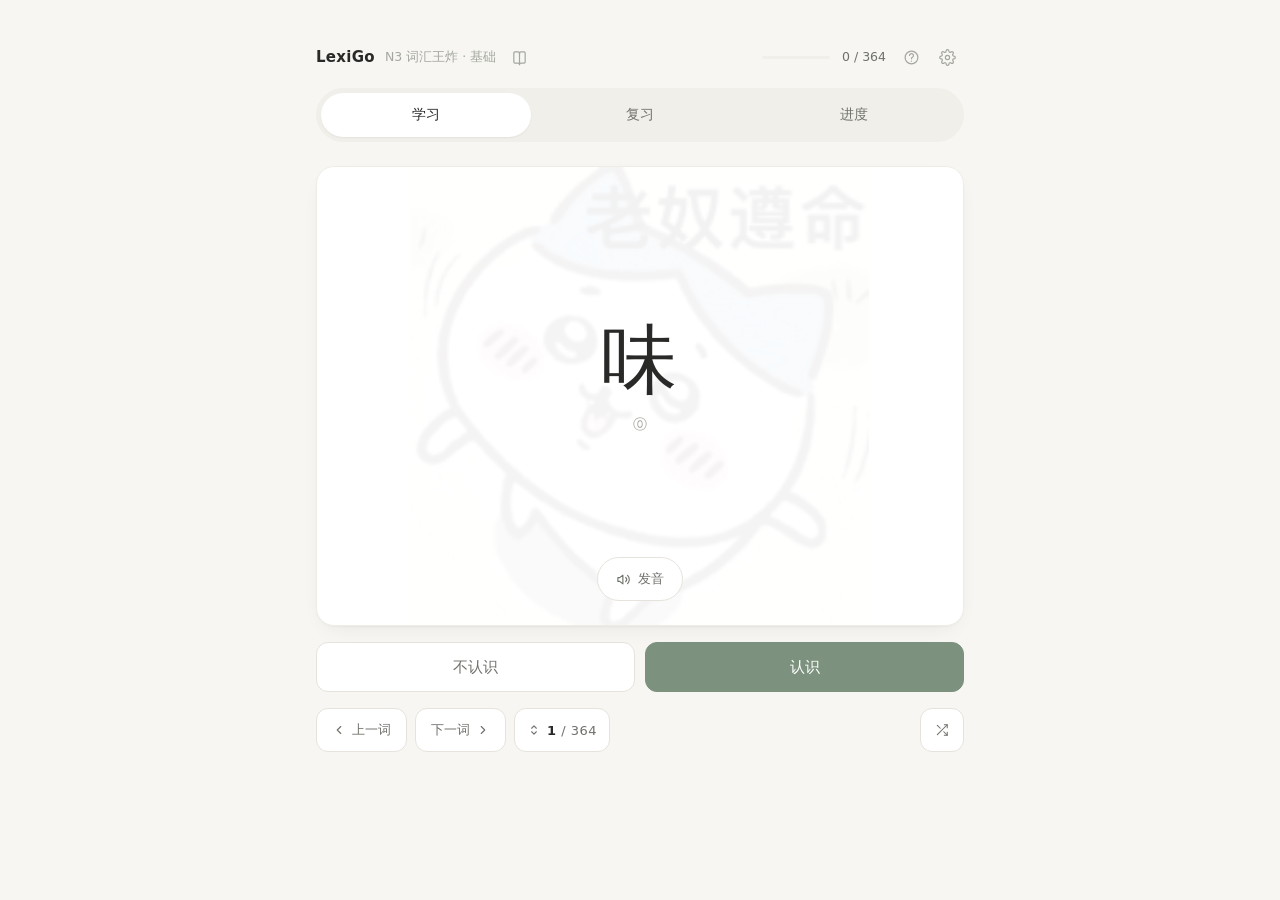
==== commit 9d78270a: "feat: 词库清洗、声调回填与学习体验优化 - 修正 n3-words.js 106 条 OCR 乱码/空释义/读音错误 - 接 Wadoku 声调词典回填 107 个缺失音调（pitch:null" ====
--- a/index.html
+++ b/index.html
@@ -11,6 +11,7 @@
   <link rel="stylesheet" href="assets/css/components.css">
   <link rel="stylesheet" href="assets/css/helpmenu.css">
   <link rel="stylesheet" href="assets/css/deckmenu.css">
+  <link rel="stylesheet" href="assets/css/settings.css">
 </head>
 <body>
   <div class="app">
@@ -19,6 +20,7 @@
       <div class="topbar__brand">
         <span class="topbar__name">LexiGo</span>
         <span class="topbar__deck" data-deck-name>词库</span>
+        <span class="topbar__decktools"></span>
       </div>
       <div class="topbar__meta">
         <span class="topbar__meta" data-el="top-due" hidden></span>
@@ -112,10 +114,12 @@
   <script src="assets/js/core/srs.js"></script>
   <script src="assets/js/core/stats.js"></script>
   <script src="assets/js/core/speech.js"></script>
+  <script src="assets/gifs/hachiware/gifs.js"></script>
   <script src="assets/js/ui/card.js"></script>
   <script src="assets/js/ui/picker.js"></script>
   <script src="assets/js/ui/gesture.js"></script>
   <script src="assets/js/ui/helpmenu.js"></script>
+  <script src="assets/js/ui/settings.js"></script>
   <script src="assets/js/ui/deckmenu.js"></script>
   <script src="assets/js/views/study.js"></script>
   <script src="assets/js/views/review.js"></script>
--- a/assets/css/layout.css
+++ b/assets/css/layout.css
@@ -25,7 +25,7 @@
 
 .topbar__brand {
   display: flex;
-  align-items: baseline;
+  align-items: center;
   gap: 10px;
   min-width: 0;
 }
@@ -44,6 +44,14 @@
   white-space: nowrap;
   overflow: hidden;
   text-overflow: ellipsis;
+}
+
+/* 词库名右侧的入口按钮（词库选择），垂直居中并轻微内缩 */
+.topbar__decktools {
+  display: inline-flex;
+  align-items: center;
+  align-self: center;
+  margin-left: -4px;
 }
 
 .topbar__meta {
--- a/assets/css/components.css
+++ b/assets/css/components.css
@@ -92,6 +92,23 @@
 }
 
 /*
+ * 卡面背景图层：铺满卡面、居中显示，放在文字层之下。
+ * 透明度由 --bg-opacity 控制（设置项「背景透明度」写入，默认 0.05），
+ * 关闭背景图时 card.js 会把 background-image 清空，图层自然不可见。
+ * pointer-events: none 保证不挡住翻面点击与发音按钮。
+ */
+.card__bg {
+  position: absolute;
+  inset: 0;
+  z-index: 0;
+  background-repeat: no-repeat;
+  background-position: center;
+  background-size: contain;
+  opacity: var(--bg-opacity, 0.05);
+  pointer-events: none;
+}
+
+/*
  * 发音按钮：绝对定位在所属卡面的底部。
  * 按钮属于卡面，卡面翻转时它跟着一起翻。
  */
@@ -100,6 +117,7 @@
   left: 50%;
   bottom: 24px;
   transform: translateX(-50%);
+  z-index: 2;
 }
 
 /*
@@ -108,6 +126,8 @@
  * 免得翻到一半文字还在位移。
  */
 .card__face > .card__body {
+  position: relative;
+  z-index: 1;
   display: flex;
   flex-direction: column;
   align-items: center;
--- a/assets/css/settings.css
+++ b/assets/css/settings.css
@@ -0,0 +1,135 @@
+/* ===========================================================
+   LexiGo · 显示设置面板
+   复用 .helpmenu 遮罩与 .helpmenu__panel 外壳，这里只补充
+   面板内部的表单控件样式（开关、透明度滑块）。
+   =========================================================== */
+
+/* hidden 属性要能真正隐藏遮罩层：类上的 display:flex 会压过
+   UA 的 [hidden]{display:none}，这里显式补一条更高优先级的规则。
+   顺带让 helpmenu 关闭后不再拦截整页点击。 */
+.helpmenu[hidden] {
+  display: none;
+}
+
+.settings__body {
+  display: flex;
+  flex-direction: column;
+  padding: 6px 0 2px;
+}
+
+.settings__row {
+  display: flex;
+  align-items: center;
+  justify-content: space-between;
+  gap: 16px;
+  padding: 14px 2px;
+  border-bottom: 1px solid var(--line-soft);
+  cursor: pointer;
+}
+
+.settings__row:last-child {
+  border-bottom: none;
+}
+
+.settings__text {
+  display: flex;
+  flex-direction: column;
+  gap: 3px;
+  min-width: 0;
+}
+
+.settings__label {
+  font-size: 14.5px;
+  font-weight: 500;
+  color: var(--ink);
+}
+
+.settings__desc {
+  font-size: 12px;
+  color: var(--ink-faint);
+  line-height: 1.5;
+}
+
+/* ---------- 开关 ---------- */
+.switch {
+  position: relative;
+  flex-shrink: 0;
+  display: inline-flex;
+}
+
+.switch input {
+  position: absolute;
+  opacity: 0;
+  width: 0;
+  height: 0;
+  margin: 0;
+}
+
+.switch__track {
+  width: 42px;
+  height: 24px;
+  border-radius: var(--r-full);
+  background: var(--bg-soft);
+  border: 1px solid var(--line);
+  display: inline-flex;
+  align-items: center;
+  padding: 0 2px;
+  transition: background var(--t-fast) var(--ease), border-color var(--t-fast) var(--ease);
+}
+
+.switch__thumb {
+  width: 18px;
+  height: 18px;
+  border-radius: var(--r-full);
+  background: #fff;
+  box-shadow: 0 1px 2px rgba(41, 42, 40, 0.22);
+  transition: transform var(--t-fast) var(--ease);
+}
+
+.switch input:checked + .switch__track {
+  background: var(--accent);
+  border-color: var(--accent);
+}
+
+.switch input:checked + .switch__track .switch__thumb {
+  transform: translateX(18px);
+}
+
+.switch input:focus-visible + .switch__track {
+  outline: 2px solid var(--accent);
+  outline-offset: 2px;
+}
+
+/* ---------- 透明度滑块 ---------- */
+.settings__row--range {
+  cursor: default;
+}
+
+.settings__range {
+  display: flex;
+  align-items: center;
+  gap: 10px;
+  flex-shrink: 0;
+}
+
+.settings__range input[type='range'] {
+  width: 118px;
+  accent-color: var(--accent);
+  cursor: pointer;
+}
+
+.range__val {
+  min-width: 36px;
+  text-align: right;
+  font-size: 12.5px;
+  color: var(--ink-soft);
+  font-variant-numeric: tabular-nums;
+}
+
+.settings__row--range.is-disabled {
+  opacity: 0.45;
+}
+
+.settings__row--range.is-disabled .settings__range input {
+  cursor: not-allowed;
+}
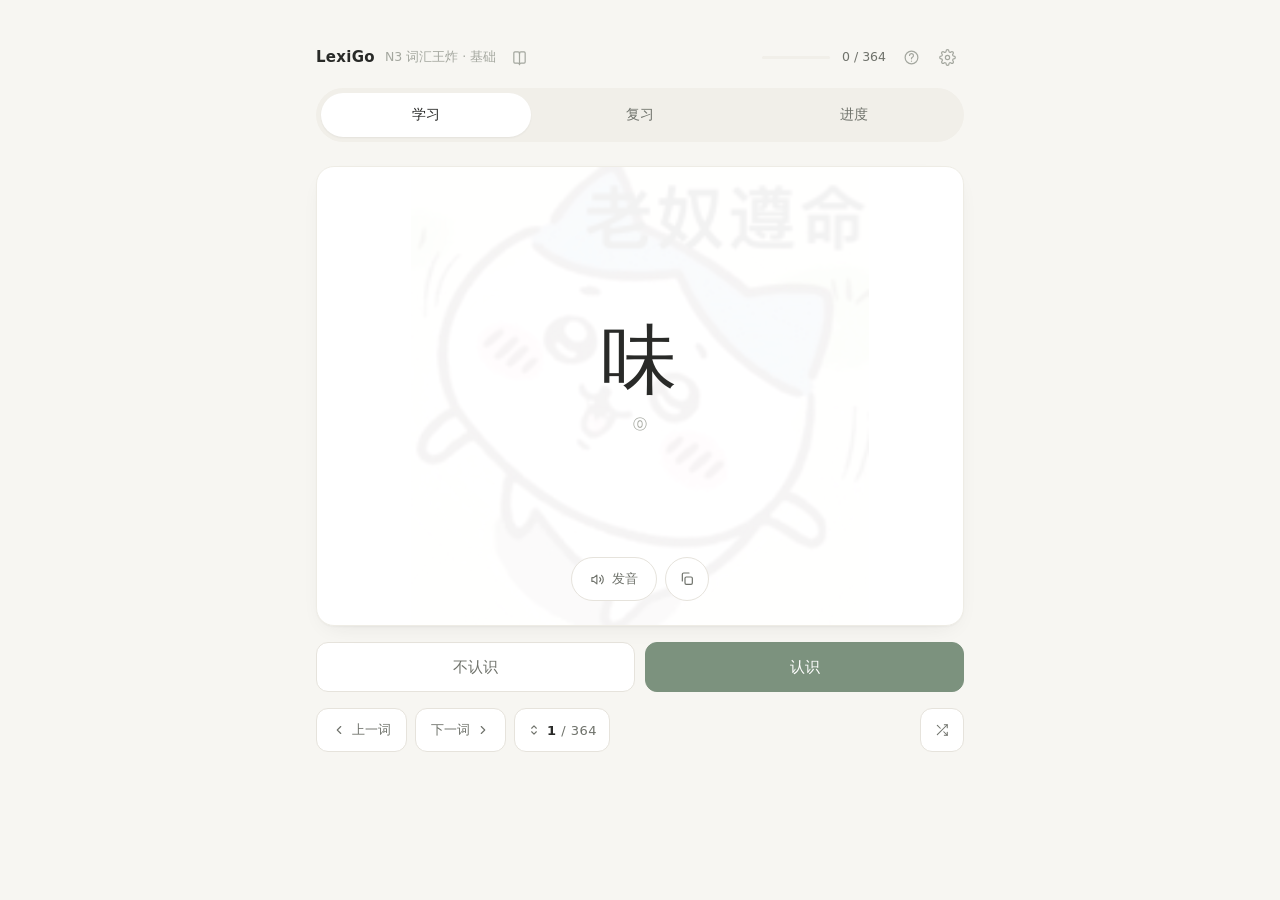
==== commit 4ede3f75: "feat: 卡片复制按钮 + 词库内搜索过滤 - 卡片底部新增工具条：发音 + 复制，正反两面各一个复制按钮 - 复制内容为「词 读音 音调 【词性】释义」，纯假名/外来语不重复读音 - 剪贴板带 f" ====
--- a/index.html
+++ b/index.html
@@ -66,7 +66,13 @@
                 <svg viewBox="0 0 24 24" fill="none" stroke="currentColor" stroke-width="1.9" stroke-linecap="round" stroke-linejoin="round" aria-hidden="true"><path d="M8 9l4-4 4 4"/><path d="M16 15l-4 4-4-4"/></svg>
                 <span data-el="counter" class="navbar__counter"></span>
               </button>
-              <ul class="picker__list" data-el="picker-list"></ul>
+              <div class="picker__pop">
+                <div class="picker__search">
+                  <svg viewBox="0 0 24 24" fill="none" stroke="currentColor" stroke-width="1.9" stroke-linecap="round" stroke-linejoin="round" aria-hidden="true"><circle cx="11" cy="11" r="7"/><path d="M21 21l-4.3-4.3"/></svg>
+                  <input type="search" class="picker__input" placeholder="搜索单词 / 读音 / 释义" aria-label="搜索单词" autocomplete="off" />
+                </div>
+                <ul class="picker__list" data-el="picker-list"></ul>
+              </div>
             </div>
           </div>
           <div class="navbar__side">
@@ -89,7 +95,13 @@
               <svg viewBox="0 0 24 24" fill="none" stroke="currentColor" stroke-width="1.9" stroke-linecap="round" stroke-linejoin="round" aria-hidden="true"><path d="M8 9l4-4 4 4"/><path d="M16 15l-4 4-4-4"/></svg>
               <span data-el="status"></span>
             </button>
-            <ul class="picker__list" data-el="picker-list"></ul>
+            <div class="picker__pop">
+              <div class="picker__search">
+                <svg viewBox="0 0 24 24" fill="none" stroke="currentColor" stroke-width="1.9" stroke-linecap="round" stroke-linejoin="round" aria-hidden="true"><circle cx="11" cy="11" r="7"/><path d="M21 21l-4.3-4.3"/></svg>
+                <input type="search" class="picker__input" placeholder="搜索单词 / 读音 / 释义" aria-label="搜索待复习单词" autocomplete="off" />
+              </div>
+              <ul class="picker__list" data-el="picker-list"></ul>
+            </div>
           </div>
           <div class="navbar__side">
             <button type="button" class="navbtn" data-el="restart">
--- a/assets/css/components.css
+++ b/assets/css/components.css
@@ -40,6 +40,8 @@
   transform-style: preserve-3d;
   -webkit-transform-style: preserve-3d;
   transition: transform 350ms ease-in-out;
+  /* 提示浏览器（尤其 iOS）翻转期间常驻合成层，减少残影与丢帧 */
+  will-change: transform;
 }
 
 .card.is-flipped .card__inner {
@@ -79,6 +81,14 @@
   box-shadow: var(--shadow-card);
   backface-visibility: hidden;
   -webkit-backface-visibility: hidden;
+  /*
+   * iOS Safari 残影修复：
+   * 正面原本没有显式 transform，WebKit 不会为其建立独立合成层，
+   * 导致 backface-visibility:hidden 在翻转后失效，正面文字作为残影透到背面。
+   * 给两面都加显式 3D 变换 + translateZ(0) 提升合成层，背面剔除即可正常生效。
+   */
+  -webkit-transform: rotateY(0deg) translateZ(0);
+  transform: rotateY(0deg) translateZ(0);
   /* 内容不越过圆角，例句较长时也不会溢出到卡片外 */
   overflow: hidden;
 }
@@ -88,7 +98,8 @@
 }
 
 .card__face--back {
-  transform: rotateY(180deg);
+  -webkit-transform: rotateY(180deg) translateZ(0);
+  transform: rotateY(180deg) translateZ(0);
 }
 
 /*
@@ -109,15 +120,18 @@
 }
 
 /*
- * 发音按钮：绝对定位在所属卡面的底部。
- * 按钮属于卡面，卡面翻转时它跟着一起翻。
+ * 卡片底部工具条：发音 + 复制，横排一行，绝对定位在卡面底部居中。
+ * 工具条属于卡面，卡面翻转时整组跟着一起翻。
  */
-.card__speak {
+.card__tools {
   position: absolute;
   left: 50%;
   bottom: 24px;
   transform: translateX(-50%);
   z-index: 2;
+  display: inline-flex;
+  align-items: center;
+  gap: 8px;
 }
 
 /*
@@ -295,6 +309,41 @@
   }
 }
 
+/* 复制按钮：与发音按钮同排的图标式圆钮，风格对齐 */
+.card__copy {
+  display: inline-flex;
+  align-items: center;
+  justify-content: center;
+  width: 44px;
+  height: 44px;
+  padding: 0;
+  border: 1px solid var(--line);
+  border-radius: var(--r-full);
+  background: var(--card);
+  color: var(--ink-soft);
+  transition: background var(--t-fast) var(--ease), color var(--t-fast) var(--ease),
+    border-color var(--t-fast) var(--ease);
+}
+
+.card__copy:hover {
+  background: var(--accent-soft);
+  border-color: var(--accent-soft);
+  color: var(--accent-deep);
+}
+
+.card__copy svg {
+  width: 16px;
+  height: 16px;
+  flex-shrink: 0;
+}
+
+/* 复制成功的瞬时反馈：主题色高亮 + 勾 */
+.card__copy.is-copied {
+  background: var(--accent-soft);
+  border-color: var(--accent-deep);
+  color: var(--accent-deep);
+}
+
 /* ---------- 作答按钮 ---------- */
 .actions {
   display: grid;
@@ -450,21 +499,21 @@
   flex-shrink: 0;
 }
 
-.picker__list {
+/* 弹层容器：承载搜索框与单词列表，绝对定位在 toggle 上方 */
+.picker__pop {
   position: absolute;
   bottom: calc(100% + 6px);
   left: 0;
   z-index: 20;
+  display: flex;
+  flex-direction: column;
   min-width: 232px;
-  max-height: 268px;
-  overflow-y: auto;
-  margin: 0;
-  padding: 6px;
-  list-style: none;
+  max-width: min(360px, 80vw);
   background: var(--card);
   border: 1px solid var(--line);
   border-radius: var(--r-md);
   box-shadow: var(--shadow-lift);
+  overflow: hidden;
   opacity: 0;
   visibility: hidden;
   transform: translateY(4px);
@@ -472,10 +521,50 @@
     visibility var(--t-fast);
 }
 
-.picker.is-open .picker__list {
+.picker.is-open .picker__pop {
   opacity: 1;
   visibility: visible;
   transform: none;
+}
+
+/* 搜索框：贴在弹层顶部，下方即单词列表 */
+.picker__search {
+  display: flex;
+  align-items: center;
+  gap: 8px;
+  padding: 9px 12px;
+  border-bottom: 1px solid var(--line-soft);
+  flex-shrink: 0;
+}
+
+.picker__search svg {
+  width: 15px;
+  height: 15px;
+  color: var(--ink-faint);
+  flex-shrink: 0;
+}
+
+.picker__input {
+  flex: 1;
+  min-width: 0;
+  border: none;
+  outline: none;
+  background: transparent;
+  font-family: inherit;
+  font-size: 13.5px;
+  color: var(--ink);
+}
+
+.picker__input::placeholder {
+  color: var(--ink-faint);
+}
+
+.picker__list {
+  margin: 0;
+  padding: 6px;
+  list-style: none;
+  max-height: 240px;
+  overflow-y: auto;
 }
 
 /* 单词、释义、标签三列对齐，中文释义左边缘保持一致 */
@@ -527,6 +616,14 @@
 .picker__tag--weak {
   background: #f2e9e2;
   color: #9a7b62;
+}
+
+/* 搜索无结果提示 */
+.picker__empty {
+  padding: 16px 10px;
+  text-align: center;
+  font-size: 12.5px;
+  color: var(--ink-faint);
 }
 
 /* ---------- 状态提示 ---------- */
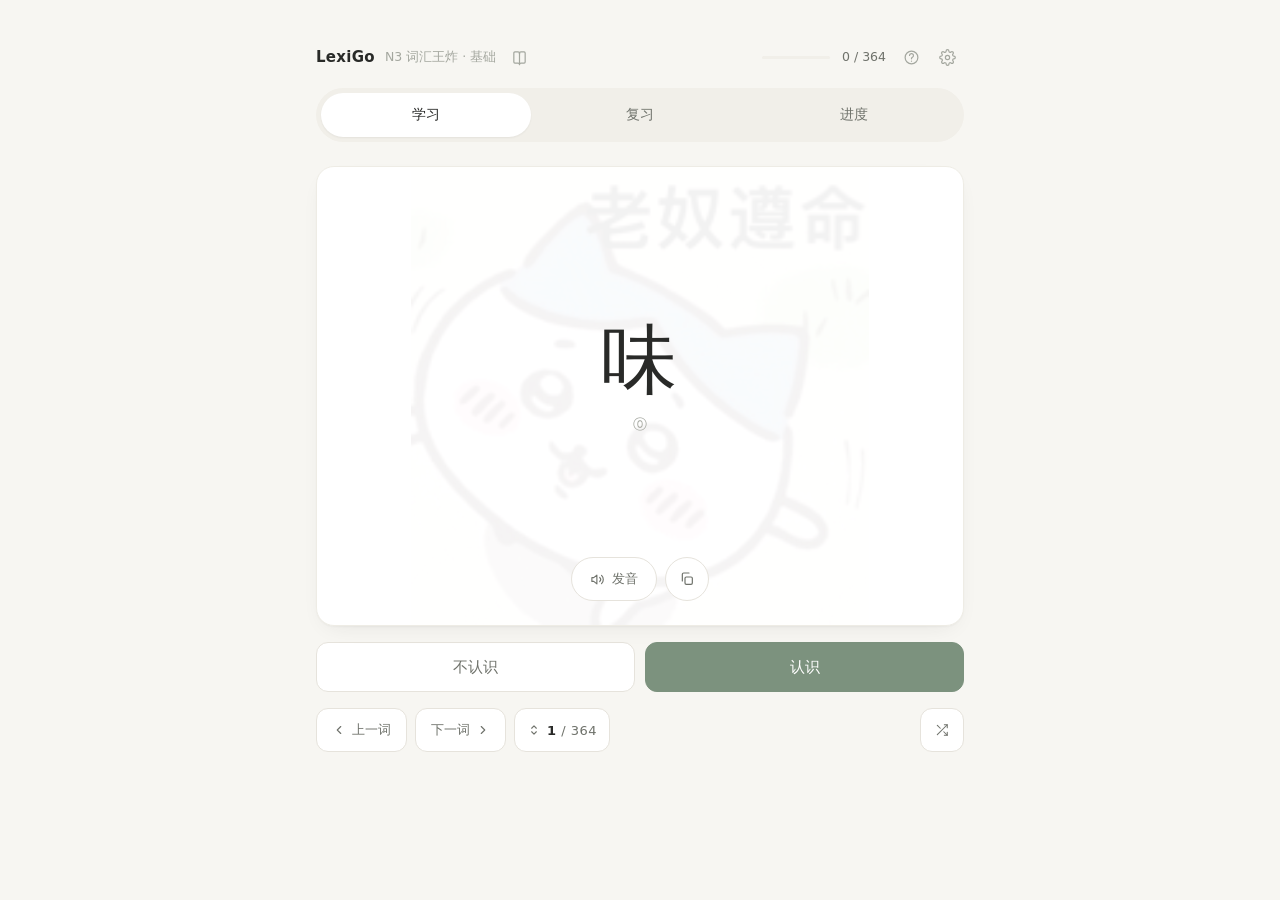
==== commit df615095: "feat: 检索支持中文与罗马字 - 新增 assets/js/core/romaji.js：内置假名→罗马字转换表，不依赖任何库，file:// 可用   同时输出 Hepburn（shi/chi/" ====
--- a/index.html
+++ b/index.html
@@ -119,6 +119,7 @@
     </main>
   </div>
 
+  <script src="assets/js/core/romaji.js"></script>
   <script src="assets/js/data/banks.js"></script>
   <script src="assets/js/data/sample-words.js"></script>
   <script src="assets/js/data/n3-words.js"></script>
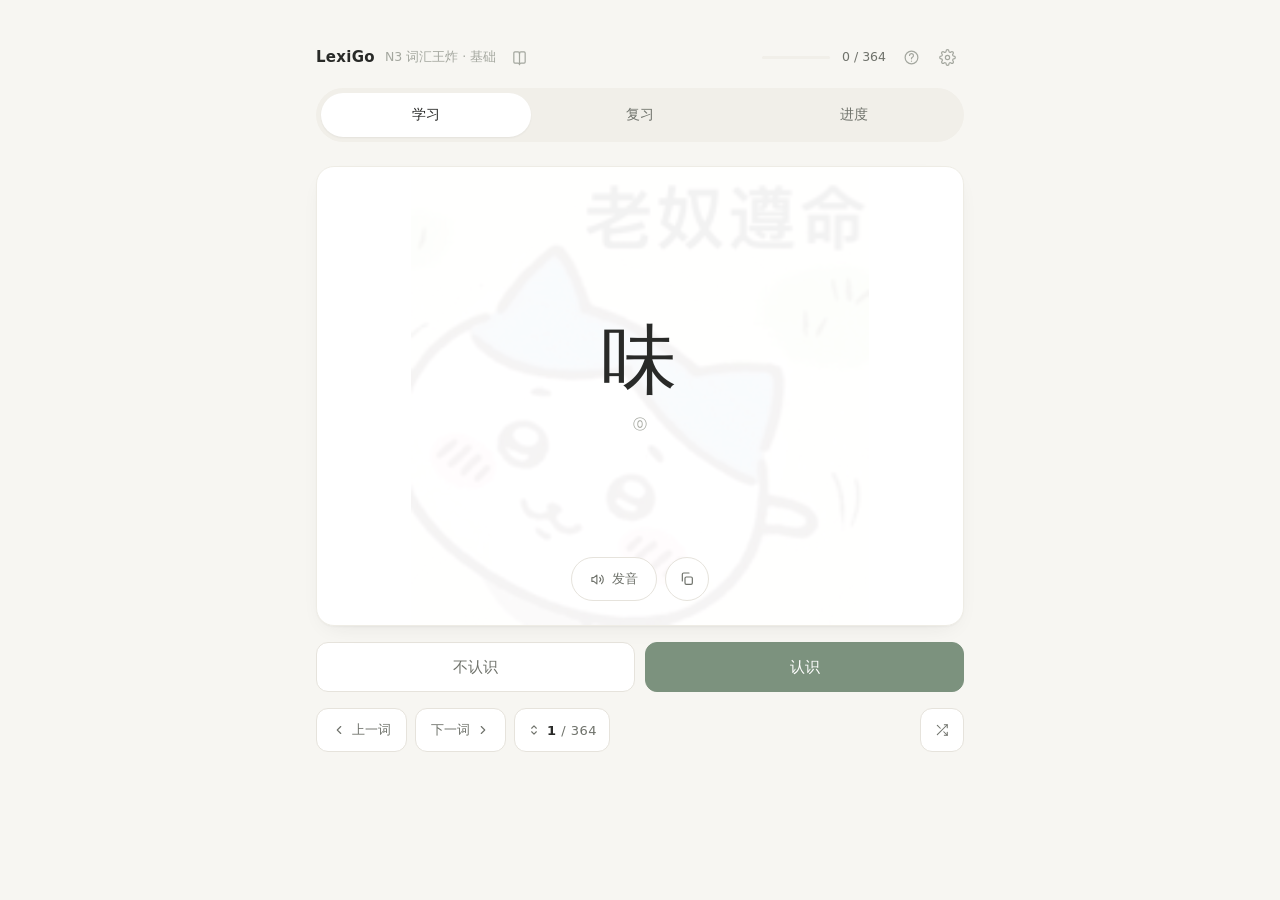
==== commit 934ee452: "feat: 新增 N2词汇王炸词库（1482 词，数量已逐页核对） 数据（assets/js/data/n2-words.js） - 基础词 389（n2b1-n2b389） - 汉字 441（n2c" ====
--- a/index.html
+++ b/index.html
@@ -123,6 +123,7 @@
   <script src="assets/js/data/banks.js"></script>
   <script src="assets/js/data/sample-words.js"></script>
   <script src="assets/js/data/n3-words.js"></script>
+  <script src="assets/js/data/n2-words.js"></script>
   <script src="assets/js/core/store.js"></script>
   <script src="assets/js/core/srs.js"></script>
   <script src="assets/js/core/stats.js"></script>
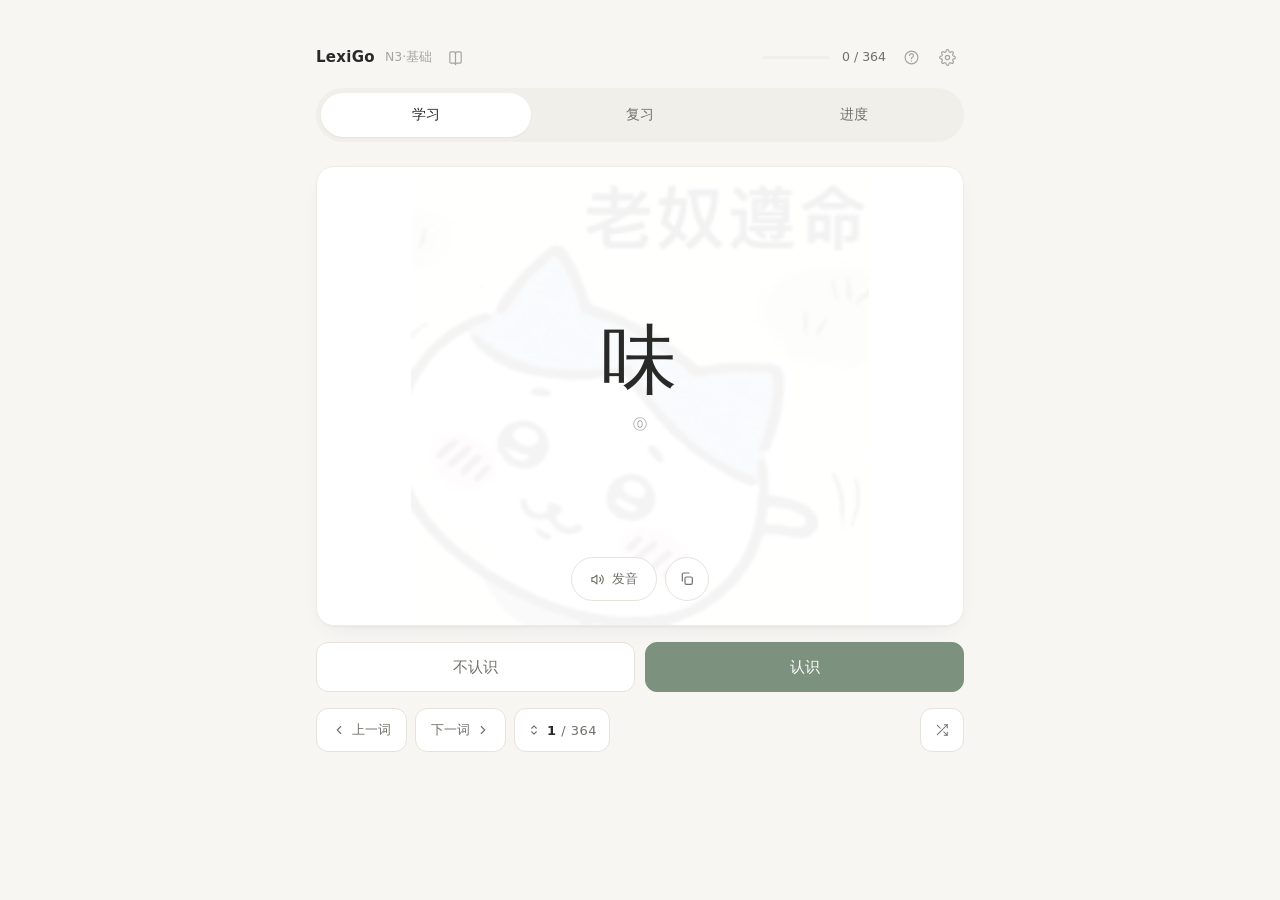
==== commit 381f0e9e: "feat(deckmenu): 删示例库；词库行背景改进度条 + 右滑全选/左滑清空 移除示例词库 - 摘掉 index.html 的 script 引用、app.js 的注册，删除 sample-w" ====
--- a/index.html
+++ b/index.html
@@ -121,7 +121,6 @@
 
   <script src="assets/js/core/romaji.js"></script>
   <script src="assets/js/data/banks.js"></script>
-  <script src="assets/js/data/sample-words.js"></script>
   <script src="assets/js/data/n3-words.js"></script>
   <script src="assets/js/data/n2-words.js"></script>
   <script src="assets/js/core/store.js"></script>
--- a/assets/css/components.css
+++ b/assets/css/components.css
@@ -236,11 +236,10 @@
   letter-spacing: 0.04em;
 }
 
-/* 例句：词库中存在时才显示 */
+/* 例句：词库中存在时才显示；不加背景填充，保持与卡面一致 */
 .card__example {
   margin-top: 6px;
   padding: 13px 15px;
-  background: var(--bg);
   border-radius: var(--r-md);
   max-width: 340px;
   text-align: left;
@@ -249,9 +248,26 @@
 .card__example-jp {
   font-family: var(--font-jp);
   font-size: 14.5px;
-  line-height: 1.75;
+  /* 汉字上方有振假名：1.75 时 rt 已接近顶到上一行，略放到 1.9 留出空间 */
+  line-height: 1.9;
   color: var(--ink-soft);
   margin: 0;
+}
+
+/* 例句里的振假名 */
+.card__example-jp ruby {
+  ruby-align: center;
+}
+
+.card__example-jp rt {
+  font-family: var(--font-jp);
+  font-size: 0.52em;
+  font-weight: 400;
+  line-height: 1.1;
+  color: var(--ink-faint);
+  /* 朗读与复制时不需要振假名，也不参与选中 */
+  user-select: none;
+  -webkit-user-select: none;
 }
 
 .card__example-cn {
--- a/assets/css/deckmenu.css
+++ b/assets/css/deckmenu.css
@@ -103,10 +103,22 @@
 }
 
 .deckmenu__label {
+  display: flex;
+  align-items: baseline;
+  justify-content: space-between;
+  gap: 8px;
   font-size: 11.5px;
   color: var(--ink-faint);
   letter-spacing: 0.06em;
   margin: 0 0 9px;
+}
+
+/* 滑动手势没有视觉入口，用一行小字提示 */
+.deckmenu__hint {
+  font-size: 11px;
+  color: var(--ink-faint);
+  opacity: 0.75;
+  letter-spacing: 0.02em;
 }
 
 /* ---------- 词库切换 ---------- */
@@ -118,6 +130,8 @@
 }
 
 .deckbank {
+  position: relative;
+  overflow: hidden;
   display: flex;
   align-items: baseline;
   justify-content: space-between;
@@ -130,13 +144,30 @@
   transition: background var(--t-fast) var(--ease), border-color var(--t-fast) var(--ease);
 }
 
+/* 背景进度条：宽度 = 已选词数 / 该库总词数 */
+.deckbank__fill {
+  position: absolute;
+  left: 0;
+  top: 0;
+  bottom: 0;
+  width: 0;
+  background: var(--accent-soft);
+  pointer-events: none;
+  transition: width var(--t-base) var(--ease);
+}
+
 .deckbank:hover {
   background: var(--bg-soft);
 }
 
+/* 选中态只给框线上色，背景让给进度条 */
 .deckbank.is-on {
   border-color: var(--accent);
-  background: var(--accent-soft);
+}
+
+.deckbank__name,
+.deckbank__count {
+  position: relative;
 }
 
 .deckbank__name {
@@ -148,6 +179,10 @@
   font-size: 12px;
   color: var(--ink-faint);
   font-variant-numeric: tabular-nums;
+}
+
+.deckbank__count.is-on {
+  color: var(--accent);
 }
 
 /* ---------- 子集勾选 ---------- */
@@ -278,6 +313,17 @@
   background: var(--line);
 }
 
+/* 已全选时禁用「全选」，一个都没勾时禁用「清空」 */
+.deckmenu__all:disabled {
+  opacity: 0.38;
+  cursor: default;
+}
+
+.deckmenu__all:disabled:hover {
+  color: var(--ink-soft);
+  background: var(--bg-soft);
+}
+
 .deckmenu__summary {
   flex: 1;
   font-size: 12.5px;
@@ -291,6 +337,15 @@
   font-weight: 600;
 }
 
+/* 跨库时独占一行，紧跟在「已选 N 词」下面 */
+.deckmenu__summary-note {
+  display: block;
+  margin-top: 1px;
+  font-size: 11.5px;
+  color: var(--ink-faint);
+  font-variant-numeric: tabular-nums;
+}
+
 .deckmenu__apply {
   min-height: 38px;
   padding: 0 16px;
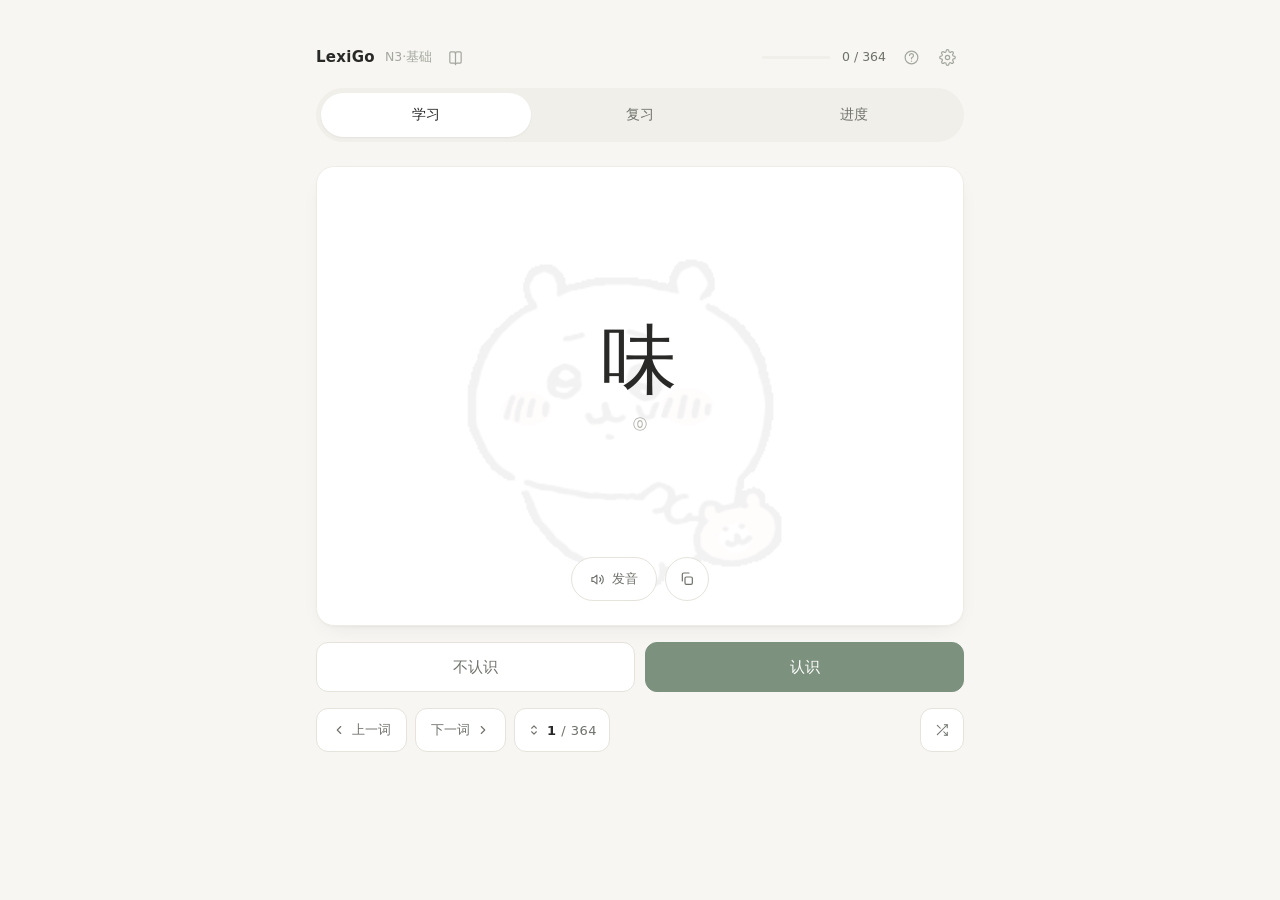
==== commit 608023dc: "feat(gifs): chiikawa 并入卡片背景图池 hachiware 背景链路此前已完整（gifs.js 清单 + pickGif + .card__bg + 设置项）， 但未引用 chii" ====
--- a/index.html
+++ b/index.html
@@ -128,6 +128,7 @@
   <script src="assets/js/core/stats.js"></script>
   <script src="assets/js/core/speech.js"></script>
   <script src="assets/gifs/hachiware/gifs.js"></script>
+  <script src="assets/gifs/chiikawa/gifs.js"></script>
   <script src="assets/js/ui/card.js"></script>
   <script src="assets/js/ui/picker.js"></script>
   <script src="assets/js/ui/gesture.js"></script>
